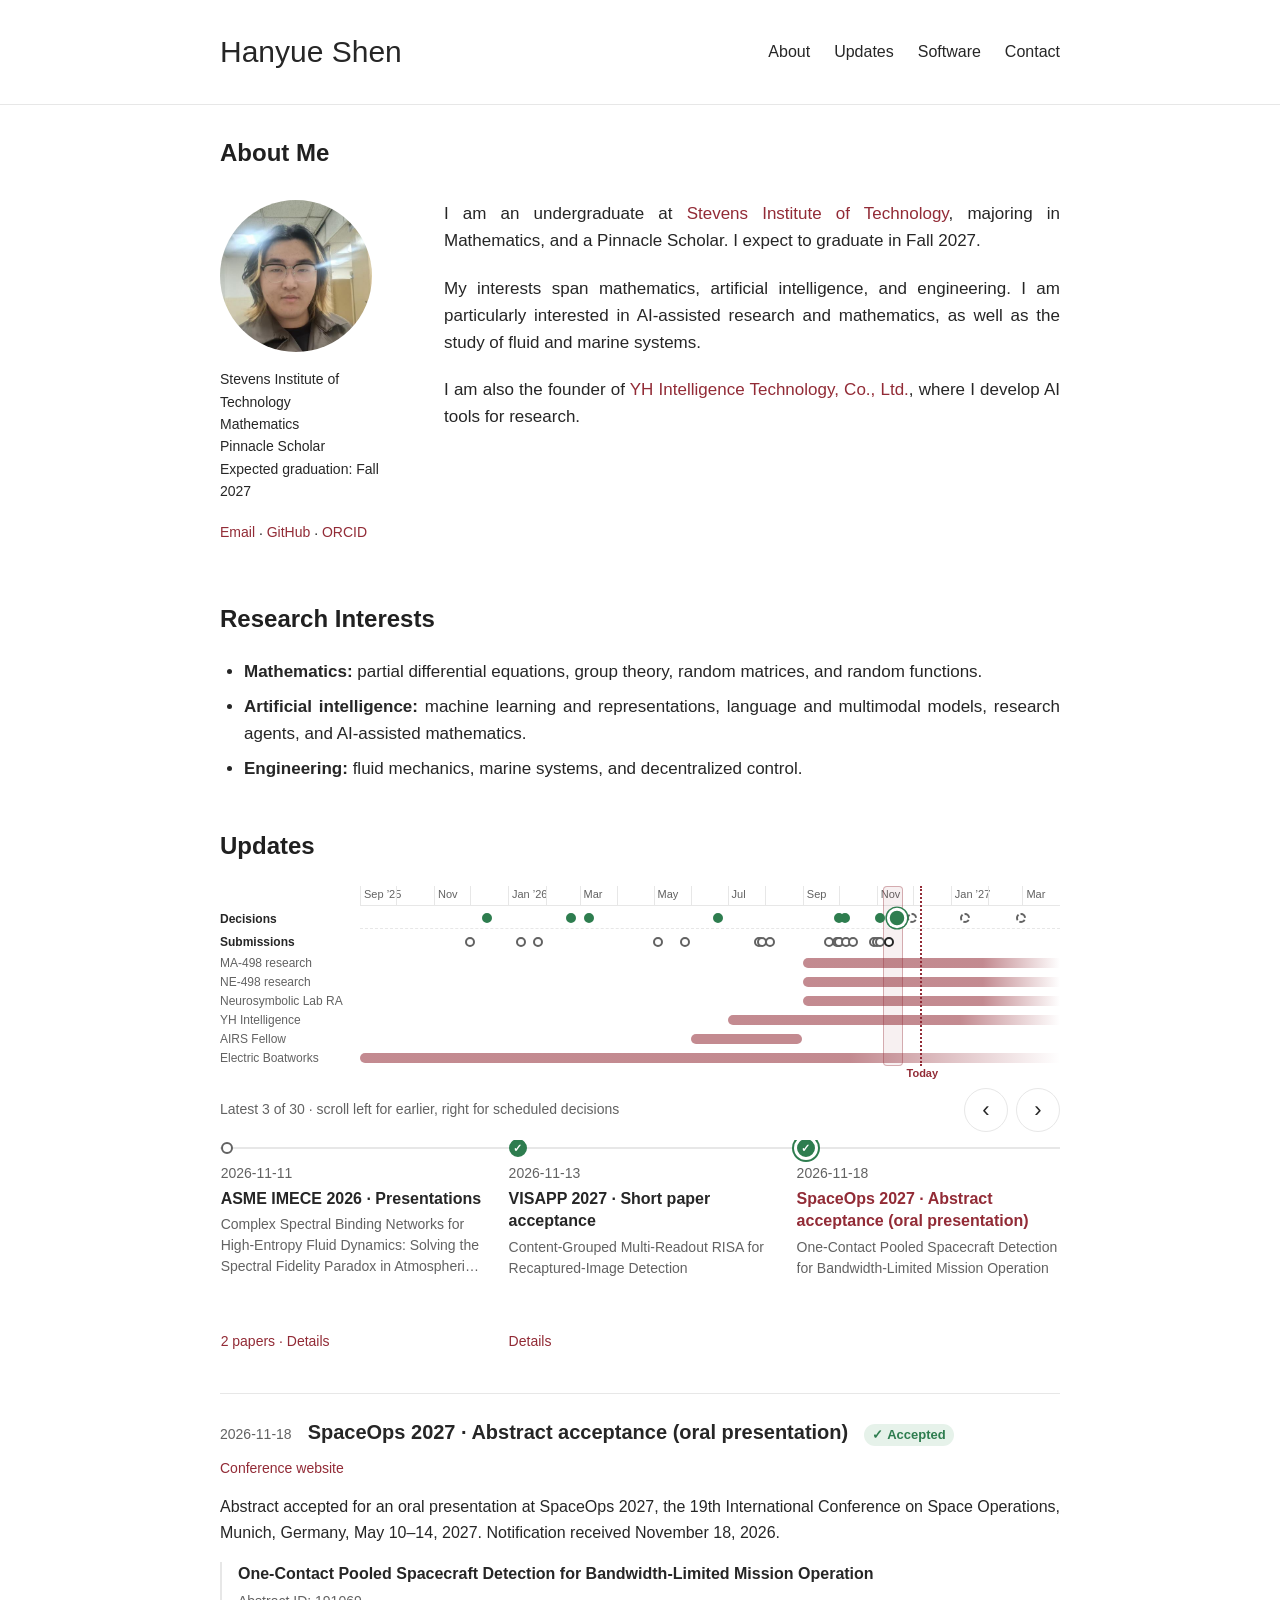
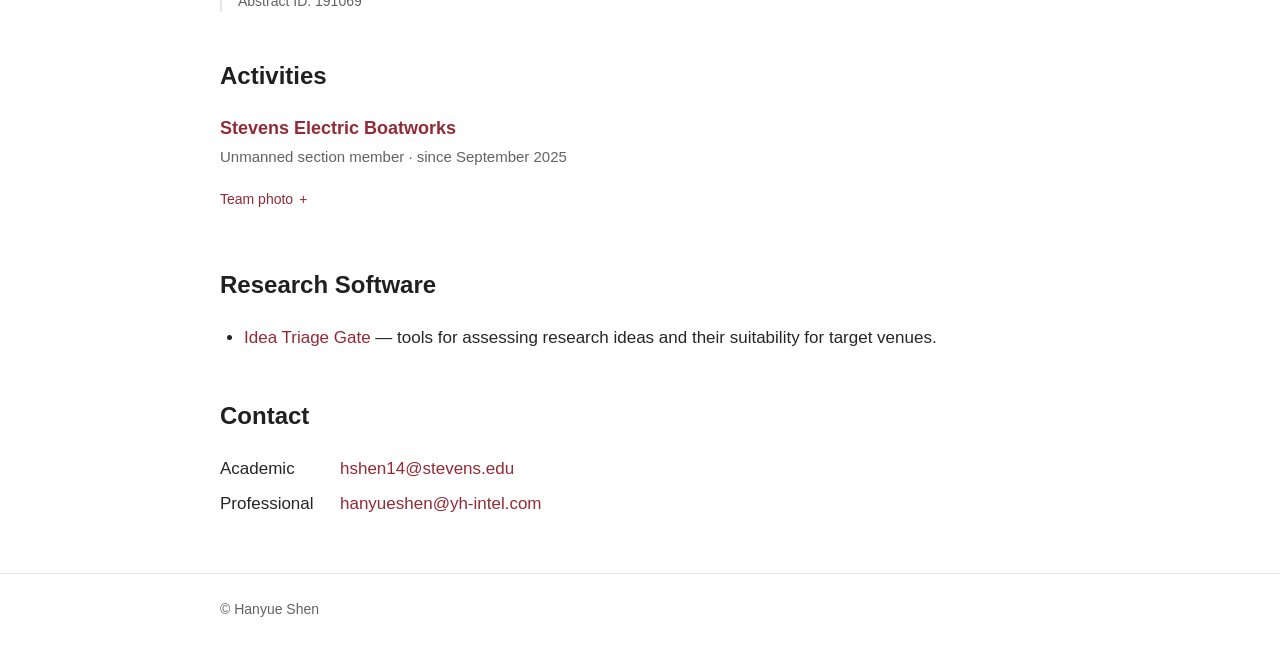
==== index.html @ 3f546f49 "Remove Selected Research and skill entries; rename Team to Activities Co-Authored-By: Claude Opus 5." ====
<!doctype html>
<html lang="en">
<head>
  <meta charset="utf-8">
  <meta name="viewport" content="width=device-width, initial-scale=1">
  <meta name="color-scheme" content="light">
  <meta name="description" content="Hanyue Shen — Mathematics undergraduate at Stevens Institute of Technology, expecting to graduate in Fall 2027, Pinnacle Scholar, and founder of YH Intelligence Technology, Co., Ltd. Research interests in mathematics, artificial intelligence, and engineering.">
  <title>Hanyue Shen</title>
  <link rel="stylesheet" href="styles.css?v=20261118-18">
  <script src="news-data.js?v=20261118-18" defer></script>
  <script src="news.js?v=20261118-18" defer></script>
</head>
<body>
  <a class="skip-link" href="#main">Skip to content</a>
  <header class="site-header">
    <div class="header-inner">
      <a class="site-name" href="#about">Hanyue Shen</a>
      <nav aria-label="Main navigation">
        <a href="#about">About</a>
        <a href="#news">Updates</a>
        <a href="#software">Software</a>
        <a href="#contact">Contact</a>
      </nav>
    </div>
  </header>

  <main id="main" class="content">
    <h1 class="visually-hidden">Hanyue Shen — academic homepage</h1>

    <section id="about" aria-labelledby="about-title">
      <h2 id="about-title">About Me</h2>
      <div class="about-layout">
        <aside class="profile" aria-label="Profile and links">
          <img class="portrait" src="assets/portrait.jpg" alt="Hanyue Shen's GitHub profile photograph" width="160" height="160" fetchpriority="high">
          <p class="affiliation">Stevens Institute of Technology<br>Mathematics<br>Pinnacle Scholar<br>Expected graduation: Fall 2027</p>
          <p class="profile-links"><a href="mailto:hshen14@stevens.edu">Email</a><span aria-hidden="true"> · </span><a href="https://github.com/Henry-Hanyue-Shen">GitHub</a><span aria-hidden="true"> · </span><a href="https://orcid.org/0009-0009-5934-6384">ORCID</a></p>
        </aside>

        <div class="biography">
          <p>I am an undergraduate at <a href="https://www.stevens.edu/">Stevens Institute of Technology</a>, majoring in Mathematics, and a Pinnacle Scholar. I expect to graduate in Fall 2027.</p>
          <p>My interests span mathematics, artificial intelligence, and engineering. I am particularly interested in AI-assisted research and mathematics, as well as the study of fluid and marine systems.</p>
          <p>I am also the founder of <a href="https://yh-intel.cn/">YH Intelligence Technology, Co., Ltd.</a>, where I develop AI tools for research.</p>
        </div>
      </div>
    </section>

    <section id="interests" aria-labelledby="interests-title">
      <h2 id="interests-title">Research Interests</h2>
      <ul class="interests">
        <li><strong>Mathematics:</strong> partial differential equations, group theory, random matrices, and random functions.</li>
        <li><strong>Artificial intelligence:</strong> machine learning and representations, language and multimodal models, research agents, and AI-assisted mathematics.</li>
        <li><strong>Engineering:</strong> fluid mechanics, marine systems, and decentralized control.</li>
      </ul>
    </section>

    <section id="news" aria-labelledby="news-title">
      <h2 id="news-title">Updates</h2>
      <div id="news-content"><p class="news-empty">No updates yet.</p></div>
      <noscript><p class="news-empty">Enable JavaScript to view updates.</p></noscript>
    </section>

    <section id="activities" aria-labelledby="activities-title">
      <h2 id="activities-title">Activities</h2>
      <article class="research-entry">
        <h3><a href="https://stevenseboat.org/">Stevens Electric Boatworks</a></h3>
        <p class="work-type">Unmanned section member · since September 2025</p>
        <details class="photo-toggle">
          <summary>Team photo</summary>
          <figure class="news-figure">
            <img src="assets/stevens-electric-boatworks-team.jpg" width="880" height="660" alt="Group photo of the Stevens Electric Boatworks team in their workshop, holding trophies" decoding="async">
            <figcaption>The Stevens Electric Boatworks team.</figcaption>
          </figure>
        </details>
      </article>
    </section>

    <section id="software" aria-labelledby="software-title">
      <h2 id="software-title">Research Software</h2>
      <ul class="software-list">
        <li><a href="https://github.com/Henry-Hanyue-Shen/idea-triage-gate">Idea Triage Gate</a> — tools for assessing research ideas and their suitability for target venues.</li>
      </ul>
    </section>

    <section id="contact" aria-labelledby="contact-title">
      <h2 id="contact-title">Contact</h2>
      <dl class="contact-list">
        <div><dt>Academic</dt><dd><a href="mailto:hshen14@stevens.edu">hshen14@stevens.edu</a></dd></div>
        <div><dt>Professional</dt><dd><a href="mailto:hanyueshen@yh-intel.com">hanyueshen@yh-intel.com</a></dd></div>
      </dl>
    </section>
  </main>

  <footer class="site-footer"><div>© Hanyue Shen</div></footer>
</body>
</html>
---- styles.css ----
:root {
  --background: #fff;
  --text: #262626;
  --muted: #626262;
  --link: #922b36;
  --link-hover: #621c25;
  --rule: #e7e7e7;
  --accepted: #2e7d4f;
  --accepted-soft: #e6f2ea;
  --bar: #f4e9eb;
  --measure: 840px;
  --font: Optima, Avenir, Calibri, Arial, sans-serif;
  --space-xs: 4px;
  --space-sm: 8px;
  --space-md: 16px;
  --space-lg: 24px;
  --space-xl: 32px;
  --section-gap: 48px;
}

* { box-sizing: border-box; }
html { scroll-padding-top: 32px; }
body {
  margin: 0;
  background: var(--background);
  color: var(--text);
  font-family: var(--font);
  font-size: 17px;
  line-height: 1.6;
  -webkit-font-smoothing: antialiased;
}
a { color: var(--link); text-decoration: none; text-underline-offset: 3px; }
a:hover { color: var(--link-hover); text-decoration: underline; }
a:focus-visible { outline: 2px solid var(--link); outline-offset: 4px; border-radius: 2px; }
p { margin: 0 0 20px; }
strong { font-weight: 600; }
.site-header { border-bottom: 1px solid var(--rule); }
.header-inner {
  width: min(var(--measure), calc(100% - 48px));
  min-height: 104px;
  margin: 0 auto;
  display: flex;
  align-items: center;
  justify-content: space-between;
  gap: 32px;
}
.site-name { color: var(--text); font-size: 30px; line-height: 1.2; white-space: nowrap; }
.site-name:hover { color: var(--text); text-decoration: none; }
nav { display: flex; flex-wrap: wrap; gap: 24px; align-items: center; }
nav a { display: inline-flex; align-items: center; min-height: 44px; color: var(--text); font-size: 16px; }
.content { width: min(var(--measure), calc(100% - 48px)); margin: 0 auto; padding: 32px 0 48px; }
section + section { margin-top: var(--section-gap); }
h2 { margin: 0 0 24px; color: #202020; font-size: 24px; line-height: 1.3; font-weight: 600; }
h3 { margin: 0 0 4px; font-size: 18px; line-height: 1.45; font-weight: 600; }
.about-layout { display: grid; grid-template-columns: 184px minmax(0, 1fr); gap: 40px; align-items: start; padding-top: 8px; }
.profile { text-align: left; font-size: 14px; line-height: 1.6; }
.portrait { display: block; width: 152px; height: 152px; margin: 0 0 var(--space-md); border-radius: 50%; object-fit: cover; }
.affiliation { margin-bottom: 8px; }
.profile-links { margin: 0; white-space: nowrap; }
.profile-links a { display: inline-flex; align-items: center; min-height: 44px; }
.biography p:last-child { margin-bottom: 0; }
.biography p,
.interests > li,
.news-summary,
.news-paper-detail,
.research-entry > p:not(.work-type):not(.resource-links),
.software-list > li {
  text-align: justify;
  text-justify: inter-word;
  hyphens: auto;
}
ul { margin: 0; padding-left: 24px; }
li { padding-left: 0; }
li + li { margin-top: 8px; }
/* Updates timeline: horizontal track, three cards per view, details below. */
.timeline-bar { display: flex; justify-content: space-between; align-items: center; gap: var(--space-md); margin: -8px 0 var(--space-sm); }
.timeline-status { margin: 0; color: var(--muted); font-size: 14px; font-variant-numeric: tabular-nums; }
.timeline-nav { display: flex; gap: var(--space-sm); }
.timeline-arrow { width: 44px; height: 44px; border: 1px solid var(--rule); border-radius: 50%; background: var(--background); color: var(--text); font: inherit; font-size: 22px; line-height: 1; cursor: pointer; transition: border-color .15s, color .15s; }
.timeline-arrow:hover:not(:disabled) { border-color: var(--link); color: var(--link); }
.timeline-arrow:disabled { color: #c4c4c4; cursor: default; }
.timeline-arrow:focus-visible, .timeline-card:focus-visible, .timeline-scroll:focus-visible { outline: 2px solid var(--link); outline-offset: 2px; }
.timeline-scroll { --gap: var(--space-lg); position: relative; overflow-x: auto; scroll-snap-type: x mandatory; scroll-behavior: smooth; overscroll-behavior-x: contain; scrollbar-width: thin; padding-bottom: var(--space-sm); }
.timeline-track { display: flex; gap: var(--gap); list-style: none; margin: 0; padding: 0 0 var(--space-md); }
.timeline-track > li + li { margin-top: 0; }
.timeline-item { position: relative; flex: 0 0 calc((100% - 2 * var(--gap)) / 3); scroll-snap-align: start; padding-top: 22px; }
.timeline-item::before { content: ""; position: absolute; top: 7px; left: 0; right: calc(-1 * var(--gap)); border-top: 2px solid var(--rule); }
.timeline-item:last-child::before { right: 0; }
/* Compact overview strip: linear time, paper milestones, experience bars, view window. */
.overview { display: grid; grid-template-columns: 132px minmax(0, 1fr); column-gap: var(--space-sm); margin: 0 0 30px; }
.ov-labels, .ov-lanes { display: flex; flex-direction: column; gap: 3px; }
.ov-lanes { position: relative; cursor: pointer; touch-action: pan-y; user-select: none; }
.ov-row { position: relative; height: 16px; }
.ov-axis { height: 20px; border-bottom: 1px solid var(--rule); }
.ov-events { height: 20px; }
.ov-events-decisions { border-bottom: 1px dashed var(--rule); }
.ov-label { height: 16px; overflow: hidden; color: var(--muted); font-size: 12px; line-height: 16px; white-space: nowrap; text-overflow: ellipsis; }
.ov-label-axis { height: 20px; }
.ov-labels > .ov-label-events { height: 20px; line-height: 20px; color: var(--text); font-weight: 600; }
.ov-tick { position: absolute; top: 0; bottom: 0; border-left: 1px solid var(--rule); }
.overview.is-dense .ov-tick.is-odd .ov-tick-label { display: none; }
.ov-tick-label { position: absolute; top: 1px; left: 3px; color: var(--muted); font-size: 11px; line-height: 1.4; white-space: nowrap; }
.ov-dot { position: absolute; top: 50%; width: 10px; height: 10px; padding: 0; border: 2px solid var(--muted); border-radius: 50%; background: var(--background); transform: translate(-50%, -50%); cursor: pointer; transition: transform .15s, border-color .15s; z-index: 1; }
.ov-dot::after { content: ""; position: absolute; inset: -6px; }
.ov-dot.in-view { border-color: var(--text); }
.ov-dot.is-accepted { border-color: var(--accepted); background: var(--accepted); }
.ov-dot:hover, .ov-dot:focus-visible { transform: translate(-50%, -50%) scale(1.35); outline: none; }
.ov-dot.is-active { transform: translate(-50%, -50%) scale(1.45); border-color: var(--link); box-shadow: 0 0 0 2px var(--background), 0 0 0 3px var(--link); z-index: 2; }
.ov-dot.is-accepted.is-active { border-color: var(--accepted); box-shadow: 0 0 0 2px var(--background), 0 0 0 3px var(--accepted); }
.ov-bar { position: absolute; top: 3px; height: 10px; border-radius: 5px; background: var(--link); opacity: .55; }
.ov-bar.starts-earlier { border-top-left-radius: 0; border-bottom-left-radius: 0; }
.ov-bar.is-ongoing { border-top-right-radius: 0; border-bottom-right-radius: 0; background: linear-gradient(to right, var(--link) 70%, rgba(146, 43, 54, 0)); }
.ov-today { position: absolute; top: 0; bottom: 0; border-left: 2px dotted var(--link); pointer-events: none; }
.ov-today::after { content: "Today"; position: absolute; bottom: -17px; left: -15px; color: var(--link); font-size: 11px; font-weight: 600; }
.ov-brush { position: absolute; top: 0; bottom: 0; border: 1px solid rgba(146, 43, 54, .35); border-radius: 4px; background: rgba(146, 43, 54, .07); pointer-events: none; transition: left .2s, width .2s; }
.timeline-card { display: flex; flex-direction: column; gap: var(--space-xs); width: 100%; height: 100%; padding: 0 0 var(--space-sm); border: 0; background: none; color: var(--text); font: inherit; text-align: left; cursor: pointer; }
.timeline-dot { position: absolute; top: 2px; left: 0; width: 12px; height: 12px; border: 2px solid var(--muted); border-radius: 50%; background: var(--background); transition: background .15s, border-color .15s, transform .15s; }
.timeline-date { color: var(--muted); font-size: 14px; font-variant-numeric: tabular-nums; }
.timeline-title { font-size: 16px; font-weight: 600; line-height: 1.4; }
.timeline-excerpt { display: -webkit-box; -webkit-box-orient: vertical; -webkit-line-clamp: 3; overflow: hidden; color: var(--muted); font-size: 14px; line-height: 1.5; }
.timeline-more { margin-top: auto; padding-top: var(--space-xs); color: var(--link); font-size: 14px; }
.timeline-card:hover .timeline-title { color: var(--link-hover); }
.timeline-card:hover .timeline-dot { border-color: var(--link); }
.timeline-card.is-active .timeline-dot { border-color: var(--link); background: var(--link); transform: scale(1.15); }
.timeline-card.is-active .timeline-title { color: var(--link); }
.timeline-card.is-active .timeline-more { visibility: hidden; }
.timeline-card.is-accepted .timeline-dot { top: -1px; width: 18px; height: 18px; border-color: var(--accepted); background: var(--accepted); color: #fff; font-size: 11px; font-weight: 700; line-height: 14px; text-align: center; }
.timeline-card.is-accepted.is-active .timeline-dot { background: var(--accepted); box-shadow: 0 0 0 3px var(--background), 0 0 0 5px var(--accepted); transform: none; }
.accepted-badge { display: inline-flex; align-items: center; gap: 4px; padding: 1px 8px; border-radius: 999px; background: var(--accepted-soft); color: var(--accepted); font-size: 13px; font-weight: 600; }
.accepted-badge::before { content: "✓"; }
.timeline-card.is-scheduled .timeline-dot { border-style: dashed; }
.timeline-card.is-scheduled .timeline-date::after { content: " · scheduled"; }
.ov-dot.is-scheduled { border-style: dashed; background: transparent; }
.scheduled-badge { display: inline-flex; align-items: center; padding: 1px 8px; border: 1px dashed var(--muted); border-radius: 999px; color: var(--muted); font-size: 13px; font-weight: 600; }
.timeline-detail { margin-top: var(--space-sm); padding-top: var(--space-lg); border-top: 1px solid var(--rule); }
.news-date { color: var(--muted); font-size: 14px; font-variant-numeric: tabular-nums; white-space: nowrap; }
.news-body { min-width: 0; }
.news-header { display: flex; flex-wrap: wrap; justify-content: space-between; align-items: center; gap: 0 var(--space-md); min-height: 44px; margin-bottom: var(--space-xs); }
.news-heading { display: flex; flex-wrap: wrap; align-items: baseline; gap: 0 var(--space-md); }
.news-header h3 { margin: 0; font-size: 20px; line-height: 1.4; }
.news-header > a { display: inline-flex; align-items: center; min-height: 44px; font-size: 14px; white-space: nowrap; }
.news-summary { margin: 0; font-size: 16px; }
.news-paper { margin-top: var(--space-md); padding-left: var(--space-md); border-left: 2px solid var(--rule); }
.news-figure { margin: var(--space-md) 0 0; }
.news-figure img { display: block; width: 100%; height: auto; border-radius: 4px; }
.photo-toggle > summary { display: inline-flex; align-items: center; min-height: 44px; color: var(--link); font-size: 14px; cursor: pointer; }
.photo-toggle > summary:hover { color: var(--link-hover); }
.photo-toggle > summary::-webkit-details-marker { display: none; }
.photo-toggle > summary::after { content: "+"; margin-left: 6px; }
.photo-toggle[open] > summary::after { content: "−"; }
.news-figure figcaption { margin-top: var(--space-xs); color: var(--muted); font-size: 14px; }
.news-paper + .news-paper { margin-top: var(--space-lg); }
.news-paper-title { margin: 0; font-size: 16px; font-weight: 600; line-height: 1.5; }
.news-paper-detail { margin: var(--space-xs) 0 0; font-size: 15px; }
.news-paper-reference { margin: var(--space-xs) 0 0; color: var(--muted); font-size: 14px; }
.news-doi { margin: var(--space-sm) 0 0; font-size: 14px; color: var(--muted); overflow-wrap: anywhere; }
.news-resources { display: flex; flex-wrap: wrap; column-gap: var(--space-lg); row-gap: 0; list-style: none; padding: 0; margin: 0; }
.news-resources > li, .news-resources > li + li { margin: 0; padding: 0; }
.news-resources a { display: inline-flex; align-items: center; min-height: 44px; font-size: 14px; }
.news-empty { color: var(--muted); margin: 0; }
.research-entry + .research-entry { margin-top: var(--space-xl); }
.work-type { color: var(--muted); font-size: 15px; margin: 0 0 8px; }
.research-entry > p:not(.work-type) { margin-bottom: 8px; }
.resource-links { font-size: 16px; }
.resource-links a { display: inline-flex; align-items: center; min-height: 44px; }
.software-list li + li { margin-top: 12px; }
.contact-list { margin: 0; }
.contact-list > div { display: flex; gap: 16px; margin: 0 0 8px; }
.contact-list dt { flex: 0 0 104px; }
.contact-list dd { margin: 0; overflow-wrap: anywhere; }
.site-footer { border-top: 1px solid var(--rule); color: var(--muted); font-size: 14px; }
.site-footer > div { width: min(var(--measure), calc(100% - 48px)); margin: 0 auto; padding: 24px 0 32px; }
.visually-hidden { position: absolute; width: 1px; height: 1px; padding: 0; margin: -1px; overflow: hidden; clip-path: inset(50%); white-space: nowrap; border: 0; }
.skip-link { position: fixed; top: 8px; left: 8px; transform: translateY(-160%); padding: 8px 16px; background: var(--background); border: 1px solid var(--link); z-index: 2; }
.skip-link:focus { transform: translateY(0); }

@media (max-width: 640px) {
  body { font-size: 16px; }
  .header-inner { min-height: 0; flex-direction: column; align-items: flex-start; gap: 8px; padding: 24px 0 8px; }
  .site-name { font-size: 28px; }
  nav { column-gap: 16px; row-gap: 0; }
  nav a { font-size: 15px; }
  .content { padding-top: 24px; }
  .about-layout { grid-template-columns: 1fr; gap: 24px; padding-top: 0; }
  .profile { display: grid; grid-template-columns: 96px minmax(0, 1fr); column-gap: 16px; text-align: left; align-items: center; }
  .portrait { width: 96px; height: 96px; grid-row: 1 / 3; margin: 0; }
  .affiliation { margin: 0; font-size: 13px; }
  .profile-links { font-size: 14px; }
  h2 { margin-bottom: 20px; font-size: 23px; }
  section + section { margin-top: 32px; }
  .timeline-scroll { --gap: var(--space-md); }
  .overview { grid-template-columns: 84px minmax(0, 1fr); }
  .ov-label { font-size: 11px; }
  .timeline-item { flex-basis: 78%; }
  .news-header { display: block; }
  .news-header h3 { font-size: 18px; }
  .news-paper { padding-left: var(--space-sm); }
  .news-resources { column-gap: var(--space-md); }
  .contact-list > div { flex-direction: column; gap: 0; margin-bottom: 16px; }
  .contact-list dt { flex: auto; color: var(--muted); font-size: 14px; }
  .resource-links a, .contact-list dd a { display: inline-flex; align-items: center; min-height: 44px; }
}

@media print {
  body { font-size: 11pt; }
  .header-inner, .content, .site-footer > div { width: 100%; }
  .header-inner { min-height: 64px; }
  nav, .skip-link { display: none; }
  section + section { margin-top: 24px; }
  .research-entry, .timeline-detail, .contact-list { break-inside: avoid; }
  .timeline-bar { display: none; }
  .timeline-scroll { overflow: visible; }
  .timeline-track { flex-wrap: wrap; }
  .overview { display: none; }
  a { color: var(--text); text-decoration: underline; }
}
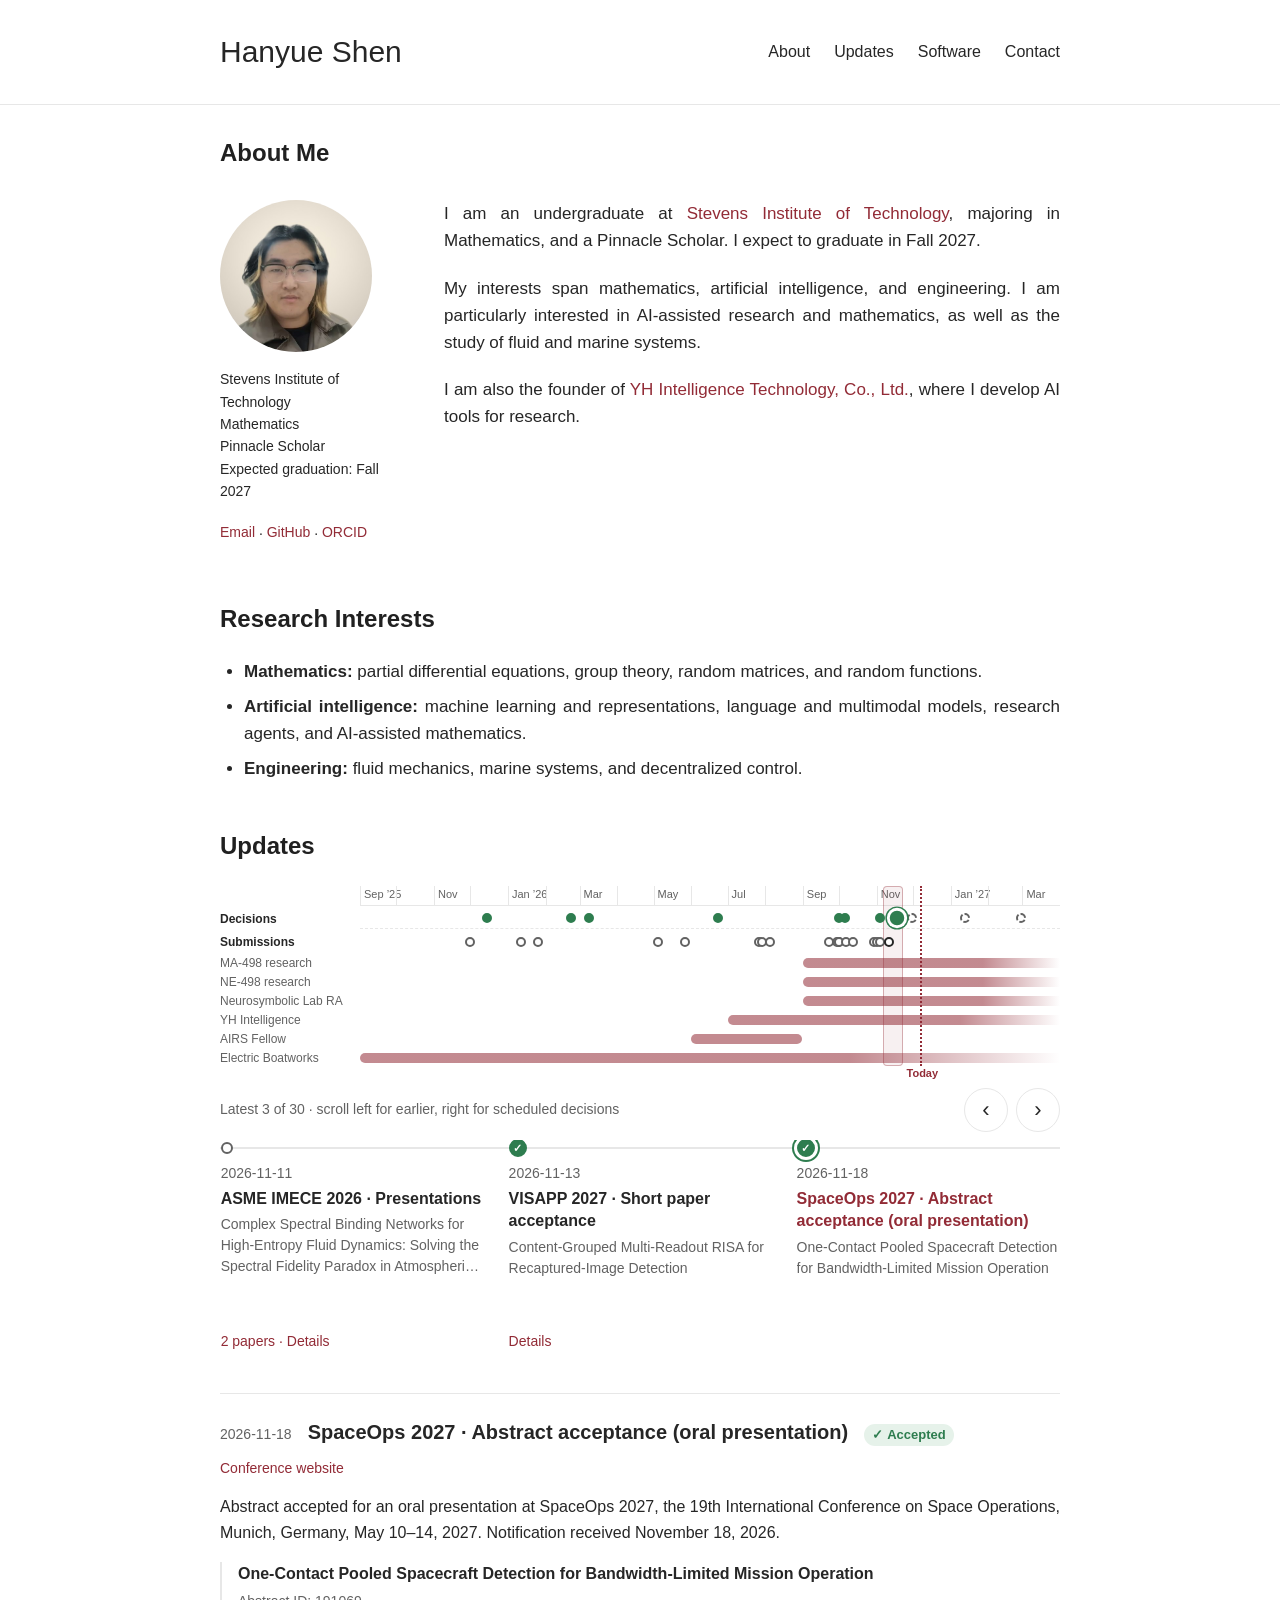
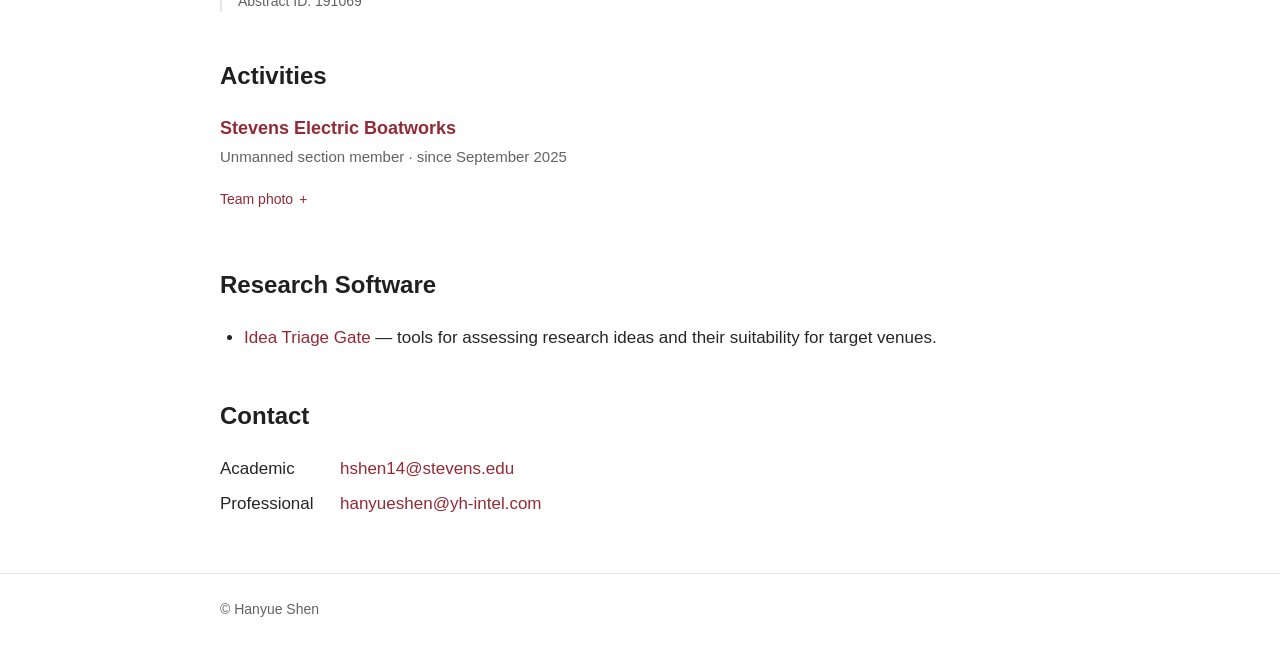
==== commit 7c935b13: "Update portrait to the current GitHub headshot Co-Authored-By: Claude Opus 5.5 <noreply@anthropic.co" ====
--- a/index.html
+++ b/index.html
@@ -31,7 +31,7 @@
       <h2 id="about-title">About Me</h2>
       <div class="about-layout">
         <aside class="profile" aria-label="Profile and links">
-          <img class="portrait" src="assets/portrait.jpg" alt="Hanyue Shen's GitHub profile photograph" width="160" height="160" fetchpriority="high">
+          <img class="portrait" src="assets/portrait.jpg?v=20261118" alt="Hanyue Shen's GitHub profile photograph" width="160" height="160" fetchpriority="high">
           <p class="affiliation">Stevens Institute of Technology<br>Mathematics<br>Pinnacle Scholar<br>Expected graduation: Fall 2027</p>
           <p class="profile-links"><a href="mailto:hshen14@stevens.edu">Email</a><span aria-hidden="true"> · </span><a href="https://github.com/Henry-Hanyue-Shen">GitHub</a><span aria-hidden="true"> · </span><a href="https://orcid.org/0009-0009-5934-6384">ORCID</a></p>
         </aside>
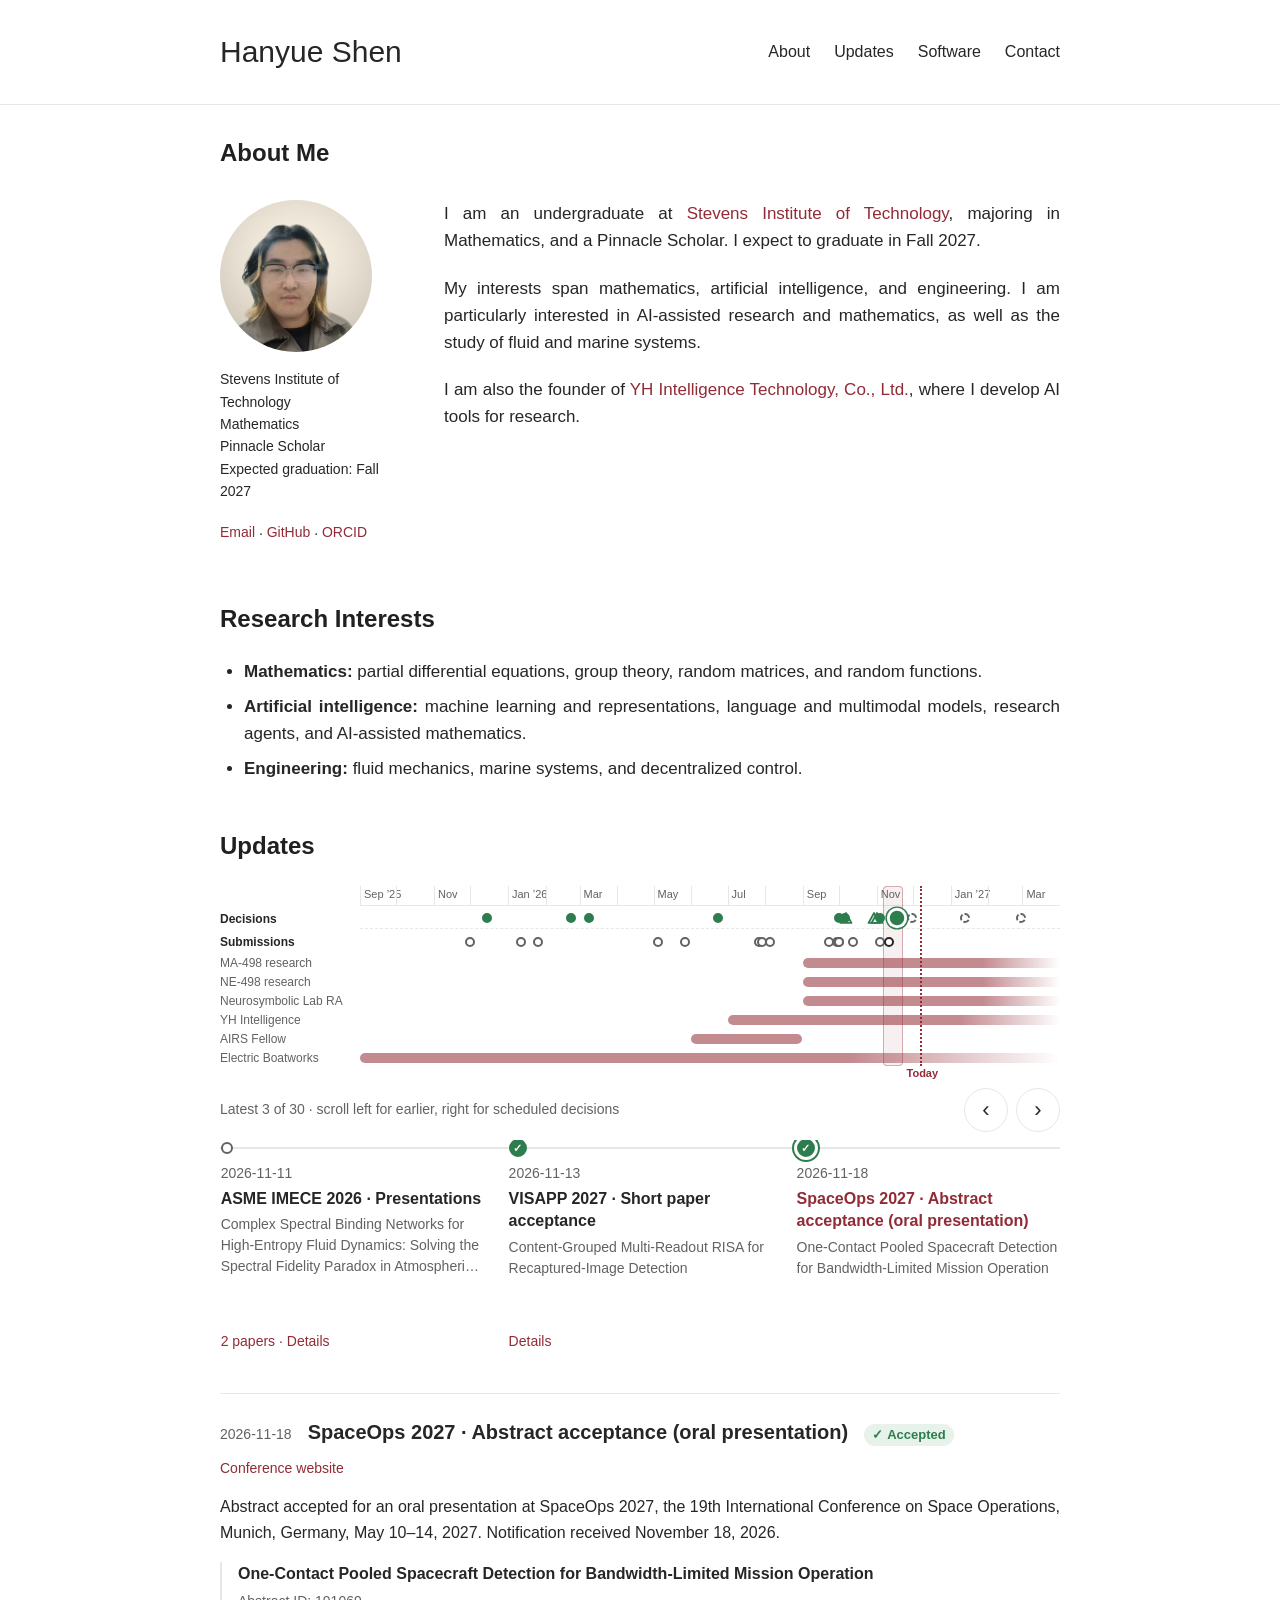
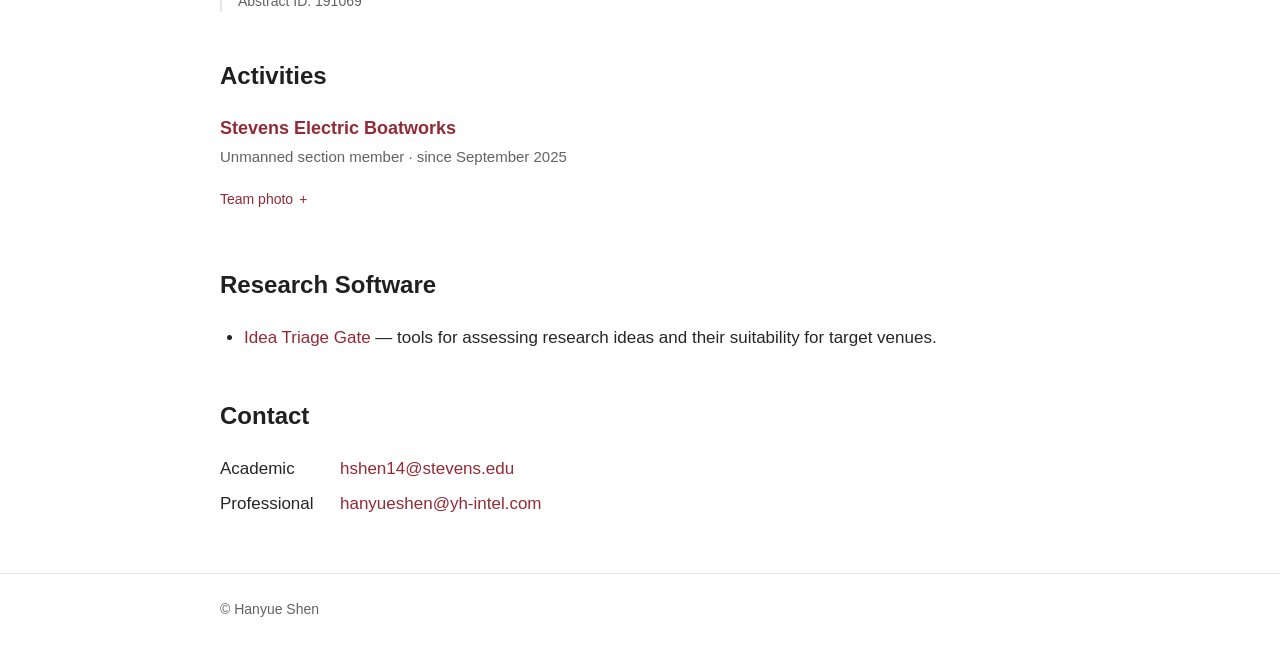
==== commit 3b8e16da: "Mark preprints with green outline triangles on the decisions row Co-Authored-By: Claude Opus 5.5 <no" ====
--- a/index.html
+++ b/index.html
@@ -6,9 +6,9 @@
   <meta name="color-scheme" content="light">
   <meta name="description" content="Hanyue Shen — Mathematics undergraduate at Stevens Institute of Technology, expecting to graduate in Fall 2027, Pinnacle Scholar, and founder of YH Intelligence Technology, Co., Ltd. Research interests in mathematics, artificial intelligence, and engineering.">
   <title>Hanyue Shen</title>
-  <link rel="stylesheet" href="styles.css?v=20261118-18">
-  <script src="news-data.js?v=20261118-18" defer></script>
-  <script src="news.js?v=20261118-18" defer></script>
+  <link rel="stylesheet" href="styles.css?v=20261118-19">
+  <script src="news-data.js?v=20261118-19" defer></script>
+  <script src="news.js?v=20261118-19" defer></script>
 </head>
 <body>
   <a class="skip-link" href="#main">Skip to content</a>
--- a/styles.css
+++ b/styles.css
@@ -131,6 +131,14 @@
 .timeline-card.is-scheduled .timeline-dot { border-style: dashed; }
 .timeline-card.is-scheduled .timeline-date::after { content: " · scheduled"; }
 .ov-dot.is-scheduled { border-style: dashed; background: transparent; }
+/* Posted preprints: green outline triangle (no fill). */
+.ov-dot.is-preprint, .timeline-card.is-preprint .timeline-dot { border: 0; border-radius: 0; background: transparent; color: var(--accepted); }
+.ov-dot.is-preprint { width: 13px; height: 13px; }
+.ov-dot.is-preprint.is-active { box-shadow: none; color: var(--accepted); }
+.timeline-card.is-preprint .timeline-dot { top: 0; width: 16px; height: 16px; }
+.timeline-card.is-preprint.is-active .timeline-dot { background: transparent; transform: scale(1.15); }
+.ov-dot svg, .timeline-dot svg { display: block; width: 100%; height: 100%; overflow: visible; }
+.ov-dot svg polygon, .timeline-dot svg polygon { fill: none; stroke: currentColor; stroke-width: 1.8; stroke-linejoin: round; }
 .scheduled-badge { display: inline-flex; align-items: center; padding: 1px 8px; border: 1px dashed var(--muted); border-radius: 999px; color: var(--muted); font-size: 13px; font-weight: 600; }
 .timeline-detail { margin-top: var(--space-sm); padding-top: var(--space-lg); border-top: 1px solid var(--rule); }
 .news-date { color: var(--muted); font-size: 14px; font-variant-numeric: tabular-nums; white-space: nowrap; }
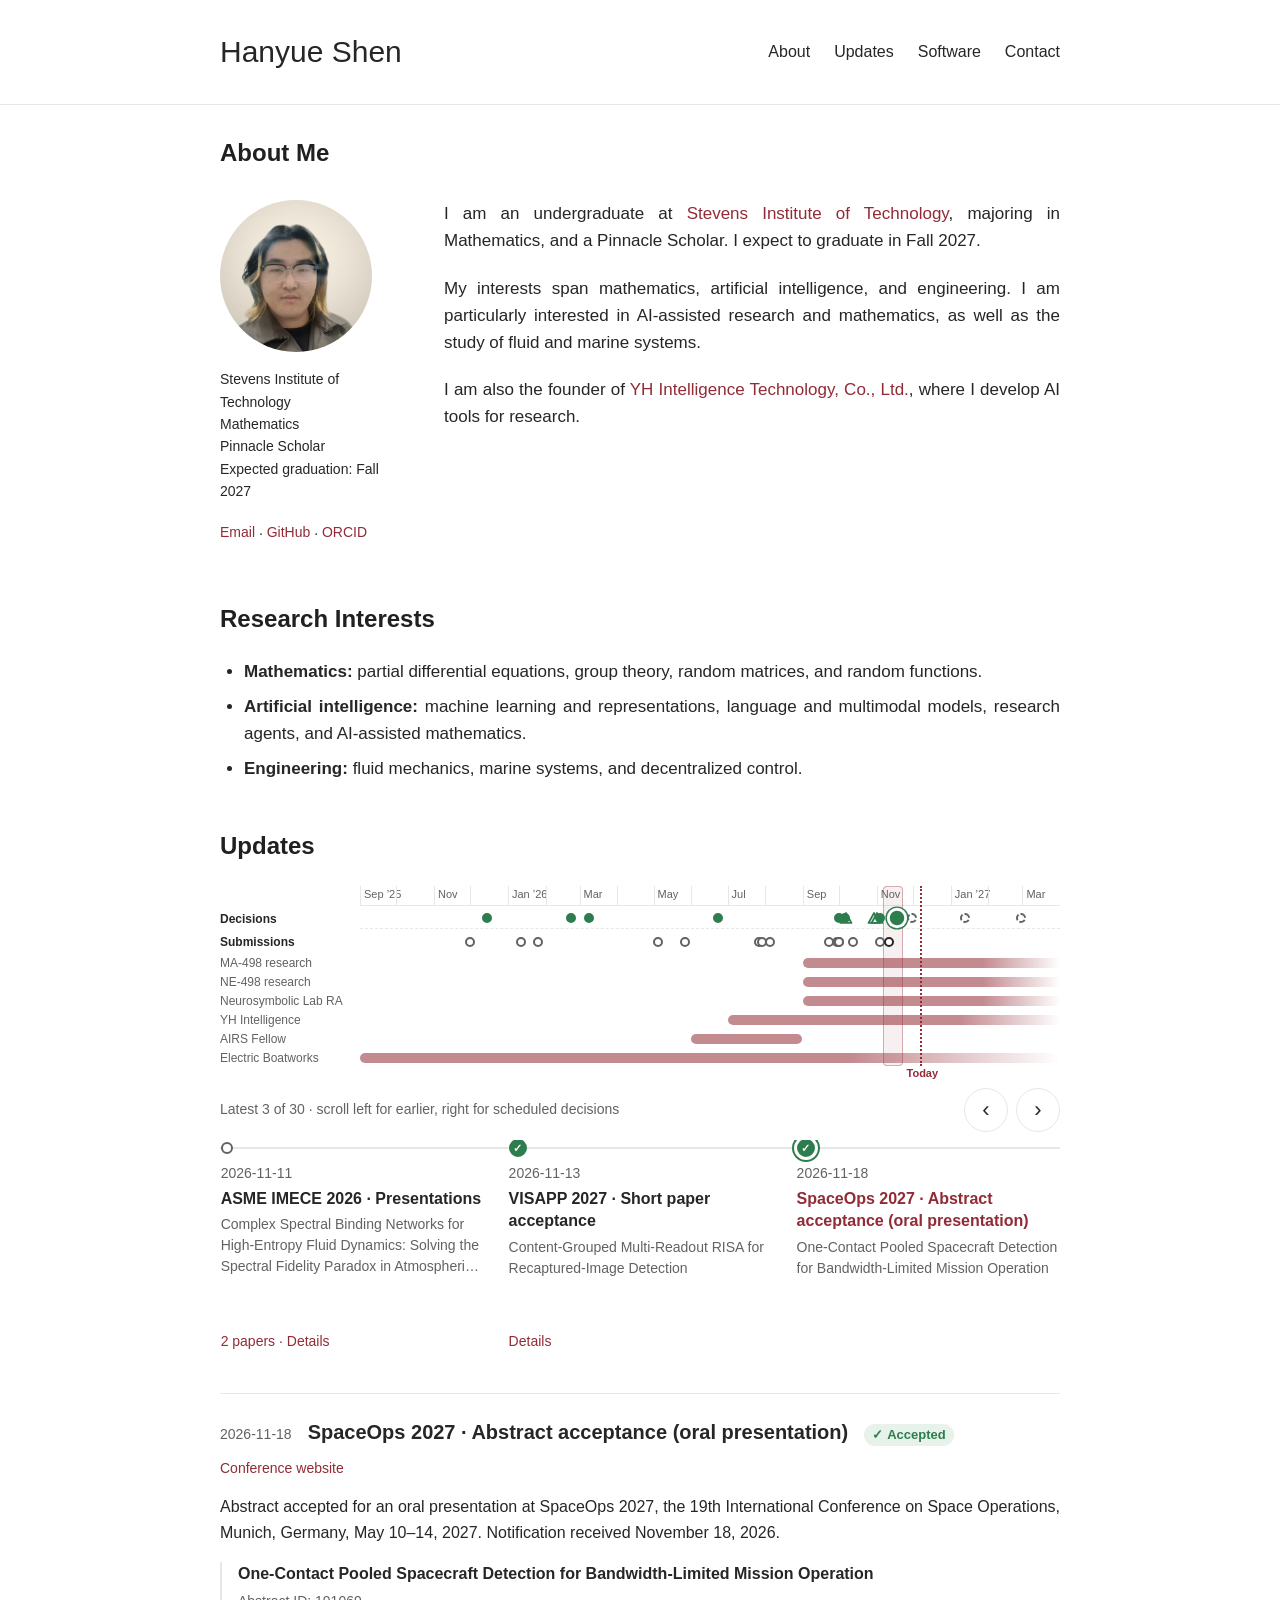
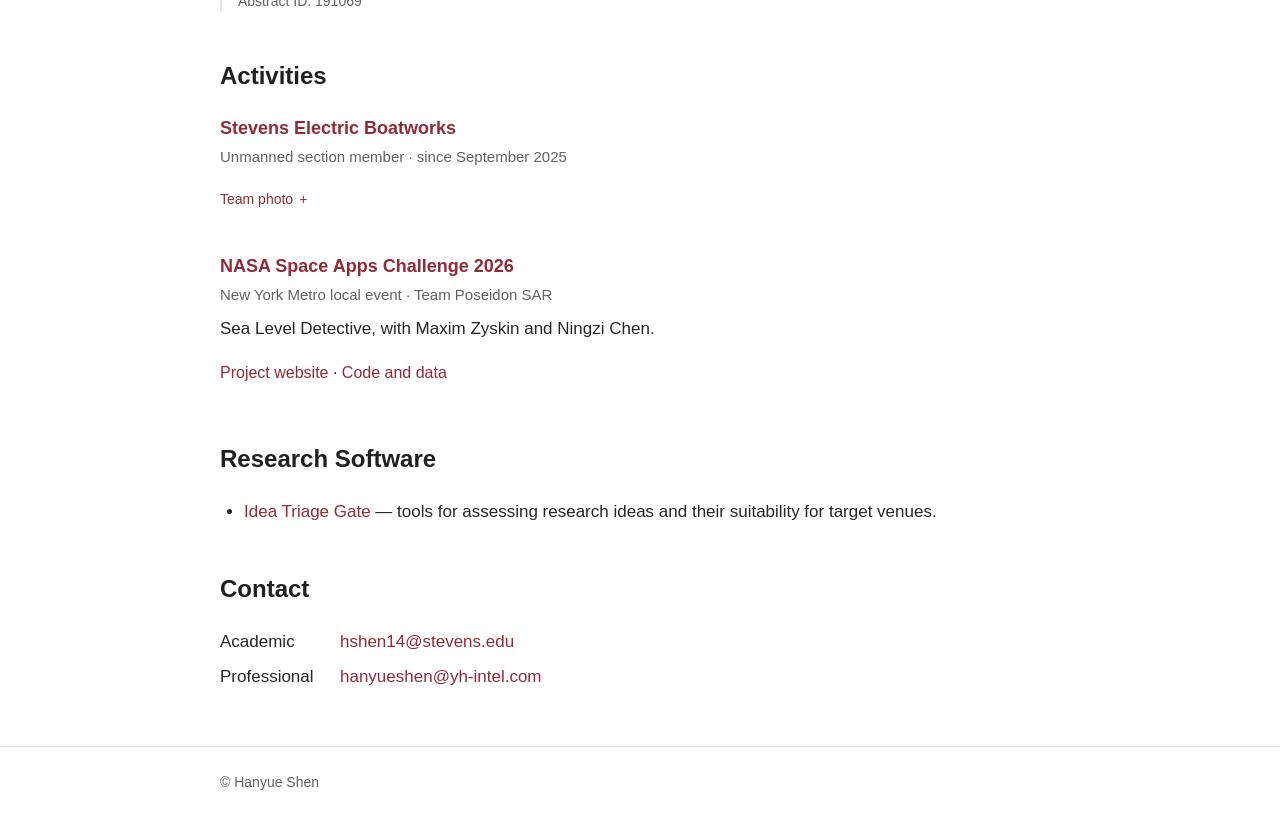
==== commit 97547c10: "Add NASA Space Apps Challenge 2026 to Activities Co-Authored-By: Claude Opus 5.5 <noreply@anthropic." ====
--- a/index.html
+++ b/index.html
@@ -72,6 +72,13 @@
           </figure>
         </details>
       </article>
+
+      <article class="research-entry">
+        <h3><a href="https://www.spaceappschallenge.org/">NASA Space Apps Challenge 2026</a></h3>
+        <p class="work-type">New York Metro local event · Team Poseidon SAR</p>
+        <p>Sea Level Detective, with Maxim Zyskin and Ningzi Chen.</p>
+        <p class="resource-links"><a href="https://henry-hanyue-shen.github.io/spaceapps26/">Project website</a> · <a href="https://github.com/Henry-Hanyue-Shen/spaceapps26">Code and data</a></p>
+      </article>
     </section>
 
     <section id="software" aria-labelledby="software-title">
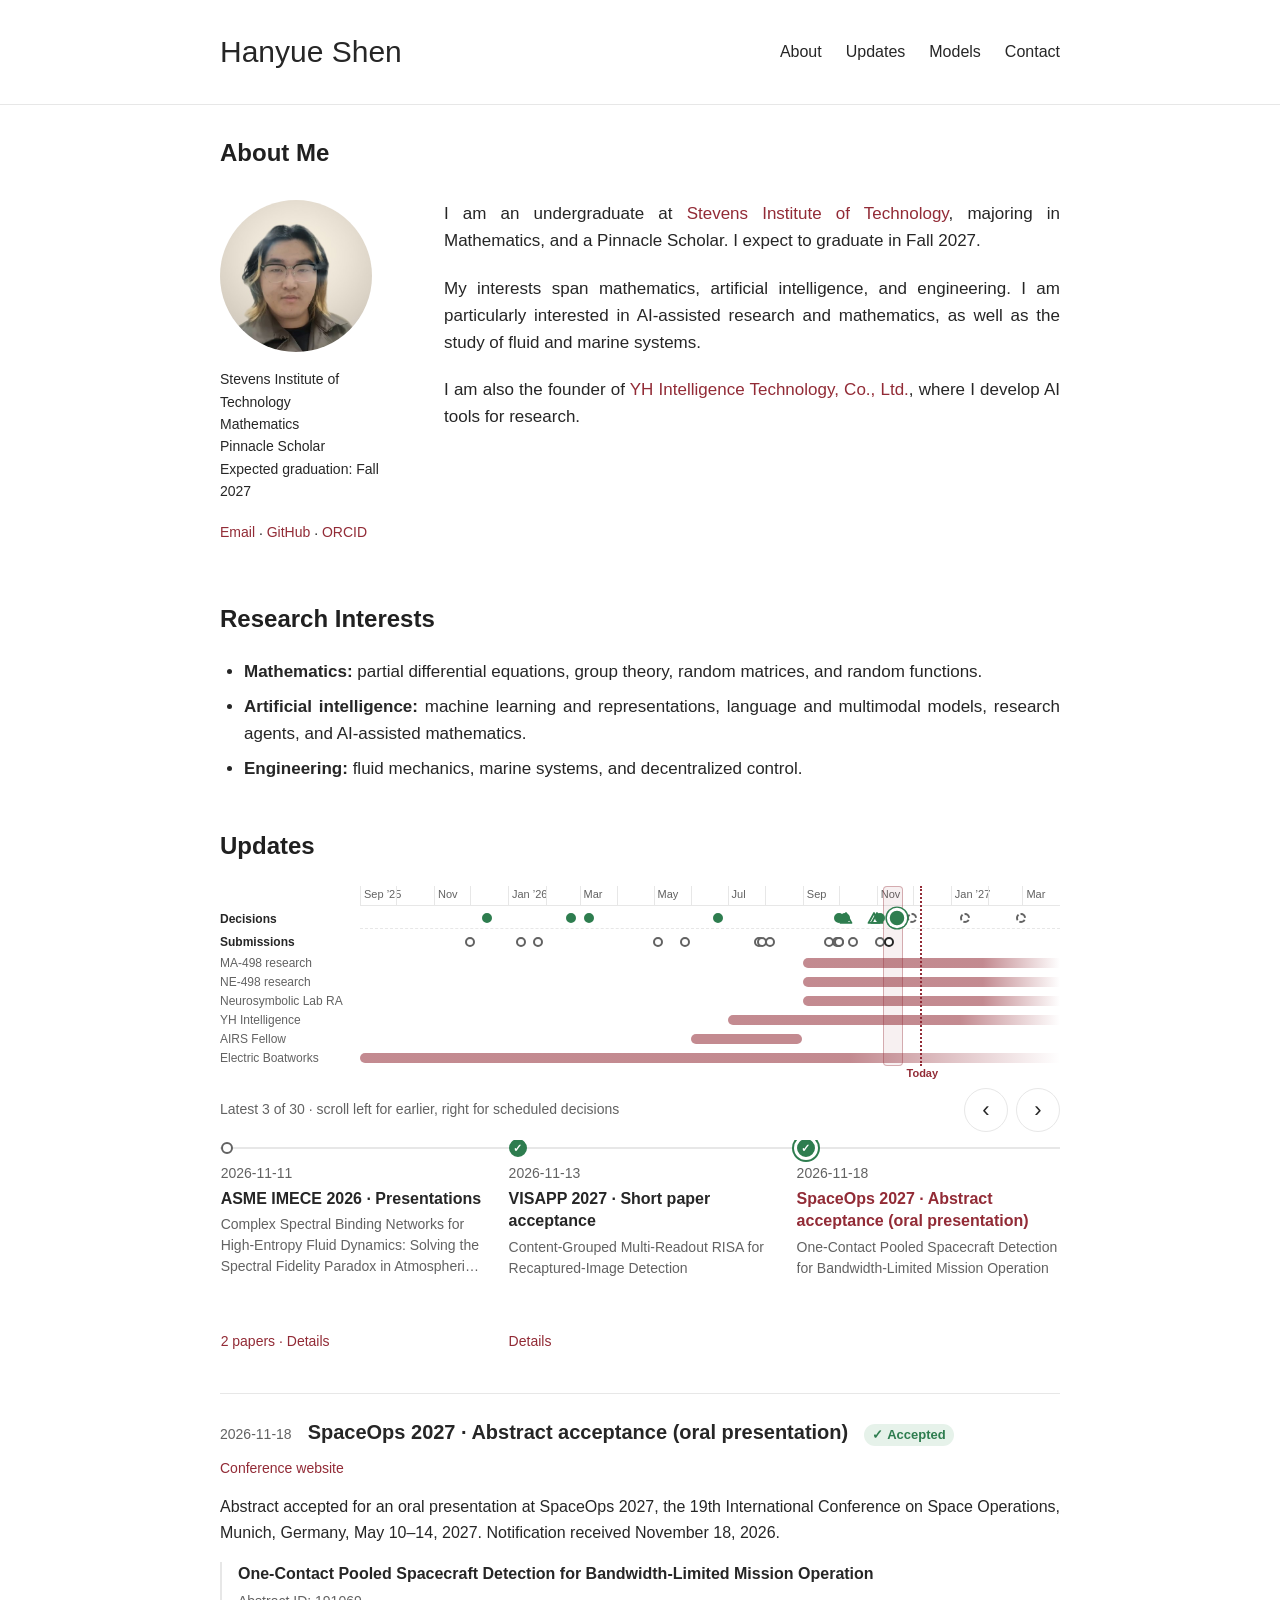
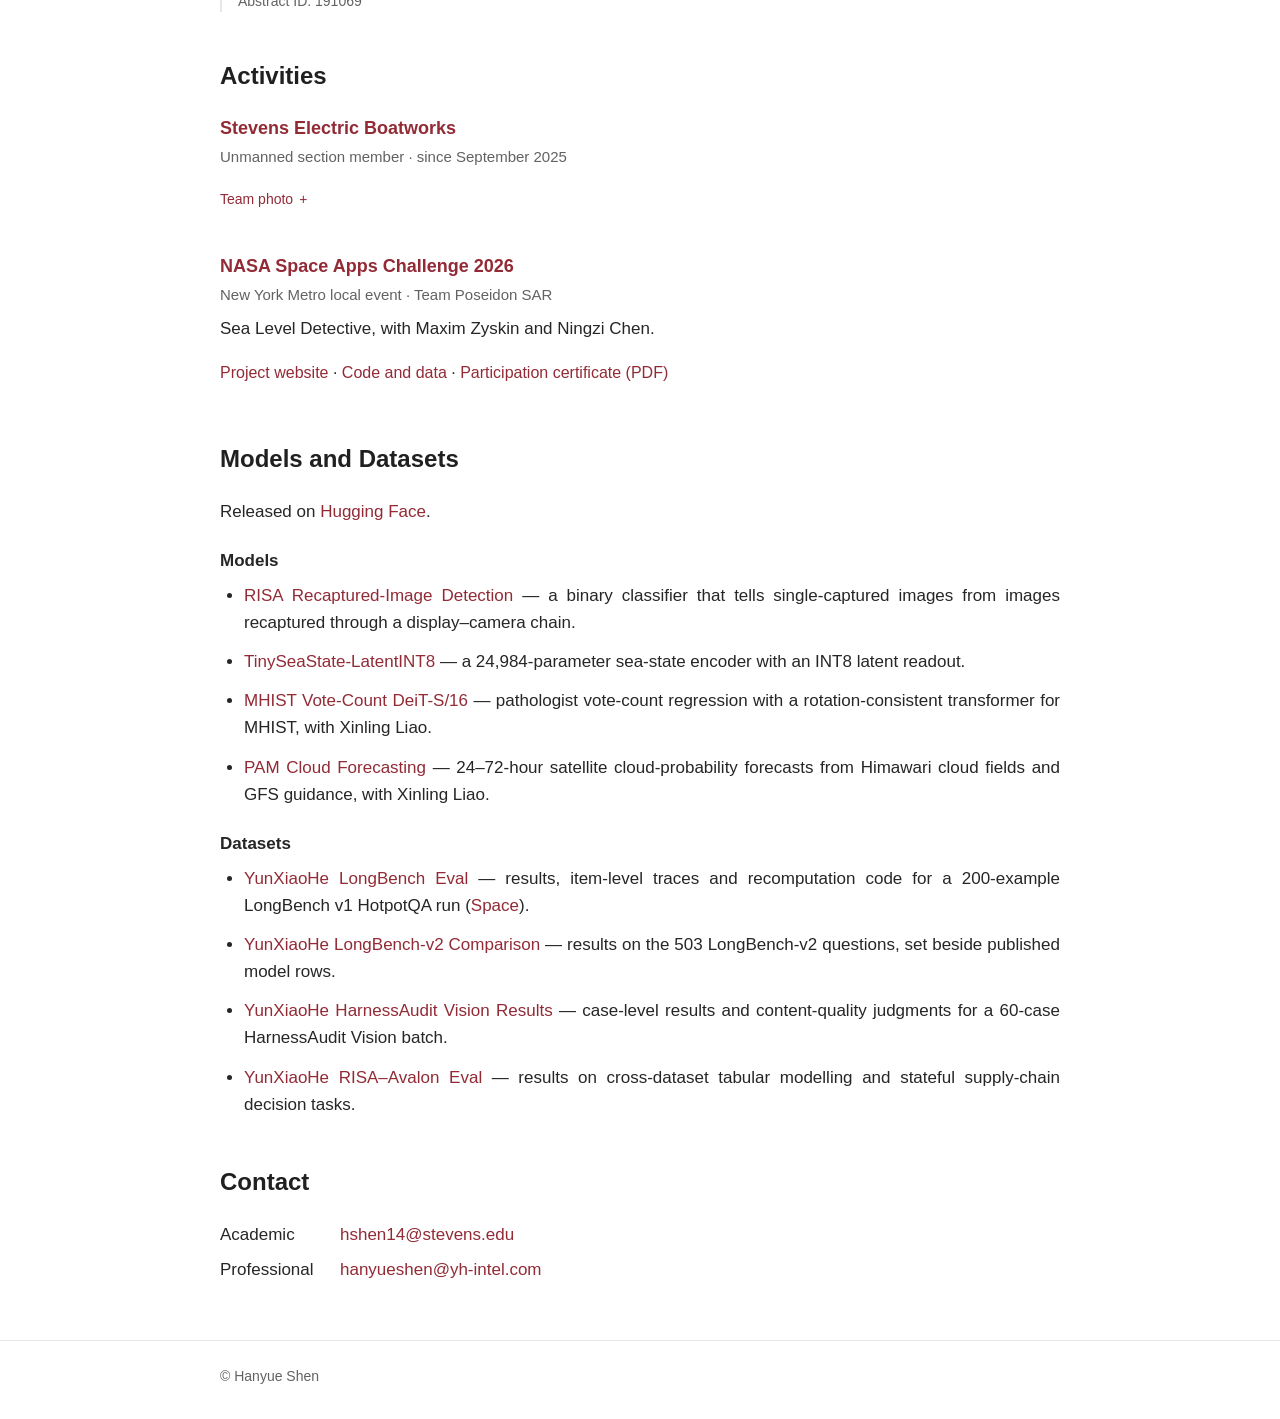
==== commit afc77a20: "Replace Research Software with Hugging Face models and datasets; add Space Apps certificate Co-Autho" ====
--- a/index.html
+++ b/index.html
@@ -6,9 +6,9 @@
   <meta name="color-scheme" content="light">
   <meta name="description" content="Hanyue Shen — Mathematics undergraduate at Stevens Institute of Technology, expecting to graduate in Fall 2027, Pinnacle Scholar, and founder of YH Intelligence Technology, Co., Ltd. Research interests in mathematics, artificial intelligence, and engineering.">
   <title>Hanyue Shen</title>
-  <link rel="stylesheet" href="styles.css?v=20261118-19">
-  <script src="news-data.js?v=20261118-19" defer></script>
-  <script src="news.js?v=20261118-19" defer></script>
+  <link rel="stylesheet" href="styles.css?v=20261118-20">
+  <script src="news-data.js?v=20261118-20" defer></script>
+  <script src="news.js?v=20261118-20" defer></script>
 </head>
 <body>
   <a class="skip-link" href="#main">Skip to content</a>
@@ -18,7 +18,7 @@
       <nav aria-label="Main navigation">
         <a href="#about">About</a>
         <a href="#news">Updates</a>
-        <a href="#software">Software</a>
+        <a href="#models">Models</a>
         <a href="#contact">Contact</a>
       </nav>
     </div>
@@ -77,14 +77,26 @@
         <h3><a href="https://www.spaceappschallenge.org/">NASA Space Apps Challenge 2026</a></h3>
         <p class="work-type">New York Metro local event · Team Poseidon SAR</p>
         <p>Sea Level Detective, with Maxim Zyskin and Ningzi Chen.</p>
-        <p class="resource-links"><a href="https://henry-hanyue-shen.github.io/spaceapps26/">Project website</a> · <a href="https://github.com/Henry-Hanyue-Shen/spaceapps26">Code and data</a></p>
+        <p class="resource-links"><a href="https://henry-hanyue-shen.github.io/spaceapps26/">Project website</a> · <a href="https://github.com/Henry-Hanyue-Shen/spaceapps26">Code and data</a> · <a href="assets/nasa-space-apps-2026-participation.pdf">Participation certificate (PDF)</a></p>
       </article>
     </section>
 
-    <section id="software" aria-labelledby="software-title">
-      <h2 id="software-title">Research Software</h2>
+    <section id="models" aria-labelledby="models-title">
+      <h2 id="models-title">Models and Datasets</h2>
+      <p>Released on <a href="https://huggingface.co/HanyueShen">Hugging Face</a>.</p>
+      <h3>Models</h3>
       <ul class="software-list">
-        <li><a href="https://github.com/Henry-Hanyue-Shen/idea-triage-gate">Idea Triage Gate</a> — tools for assessing research ideas and their suitability for target venues.</li>
+        <li><a href="https://huggingface.co/HanyueShen/risa-recaptured-image-detection">RISA Recaptured-Image Detection</a> — a binary classifier that tells single-captured images from images recaptured through a display–camera chain.</li>
+        <li><a href="https://huggingface.co/HanyueShen/tiny-seastate-latent-int8">TinySeaState-LatentINT8</a> — a 24,984-parameter sea-state encoder with an INT8 latent readout.</li>
+        <li><a href="https://huggingface.co/HanyueShen/mhist-vote-count-deit-s16">MHIST Vote-Count DeiT-S/16</a> — pathologist vote-count regression with a rotation-consistent transformer for MHIST, with Xinling Liao.</li>
+        <li><a href="https://huggingface.co/HanyueShen/PAM-Cloud-Forecasting">PAM Cloud Forecasting</a> — 24–72-hour satellite cloud-probability forecasts from Himawari cloud fields and GFS guidance, with Xinling Liao.</li>
+      </ul>
+      <h3>Datasets</h3>
+      <ul class="software-list">
+        <li><a href="https://huggingface.co/datasets/HanyueShen/YunXiaoHe-LongBench-Eval">YunXiaoHe LongBench Eval</a> — results, item-level traces and recomputation code for a 200-example LongBench v1 HotpotQA run (<a href="https://huggingface.co/spaces/HanyueShen/YunXiaoHe-LongBench-Eval">Space</a>).</li>
+        <li><a href="https://huggingface.co/datasets/HanyueShen/YunXiaoHe-LongBench-v2-Comparison">YunXiaoHe LongBench-v2 Comparison</a> — results on the 503 LongBench-v2 questions, set beside published model rows.</li>
+        <li><a href="https://huggingface.co/datasets/HanyueShen/YunXiaoHe-HarnessAudit-Vision-Results">YunXiaoHe HarnessAudit Vision Results</a> — case-level results and content-quality judgments for a 60-case HarnessAudit Vision batch.</li>
+        <li><a href="https://huggingface.co/datasets/HanyueShen/YunXiaoHe-RISA-Avalon-Eval">YunXiaoHe RISA–Avalon Eval</a> — results on cross-dataset tabular modelling and stateful supply-chain decision tasks.</li>
       </ul>
     </section>
 
--- a/styles.css
+++ b/styles.css
@@ -172,6 +172,7 @@
 .resource-links { font-size: 16px; }
 .resource-links a { display: inline-flex; align-items: center; min-height: 44px; }
 .software-list li + li { margin-top: 12px; }
+#models h3 { margin: 24px 0 8px; font-size: 17px; }
 .contact-list { margin: 0; }
 .contact-list > div { display: flex; gap: 16px; margin: 0 0 8px; }
 .contact-list dt { flex: 0 0 104px; }
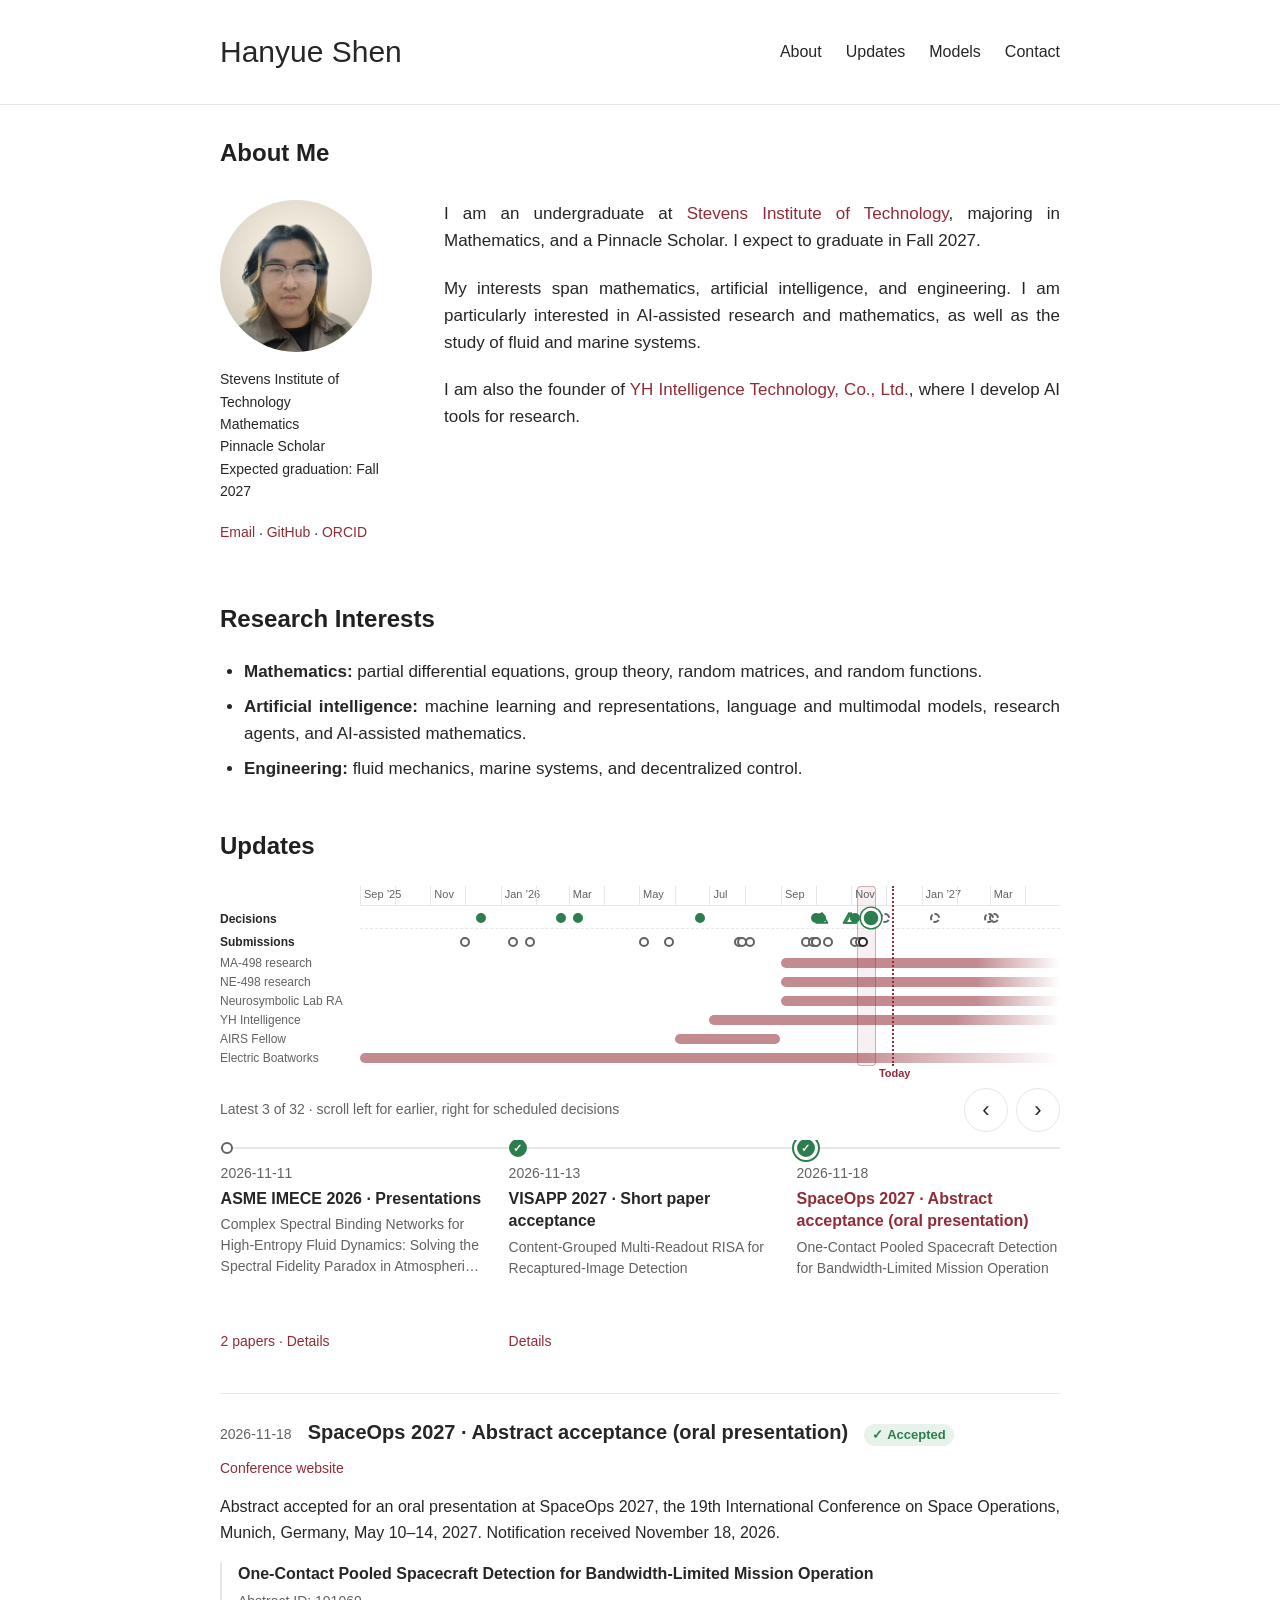
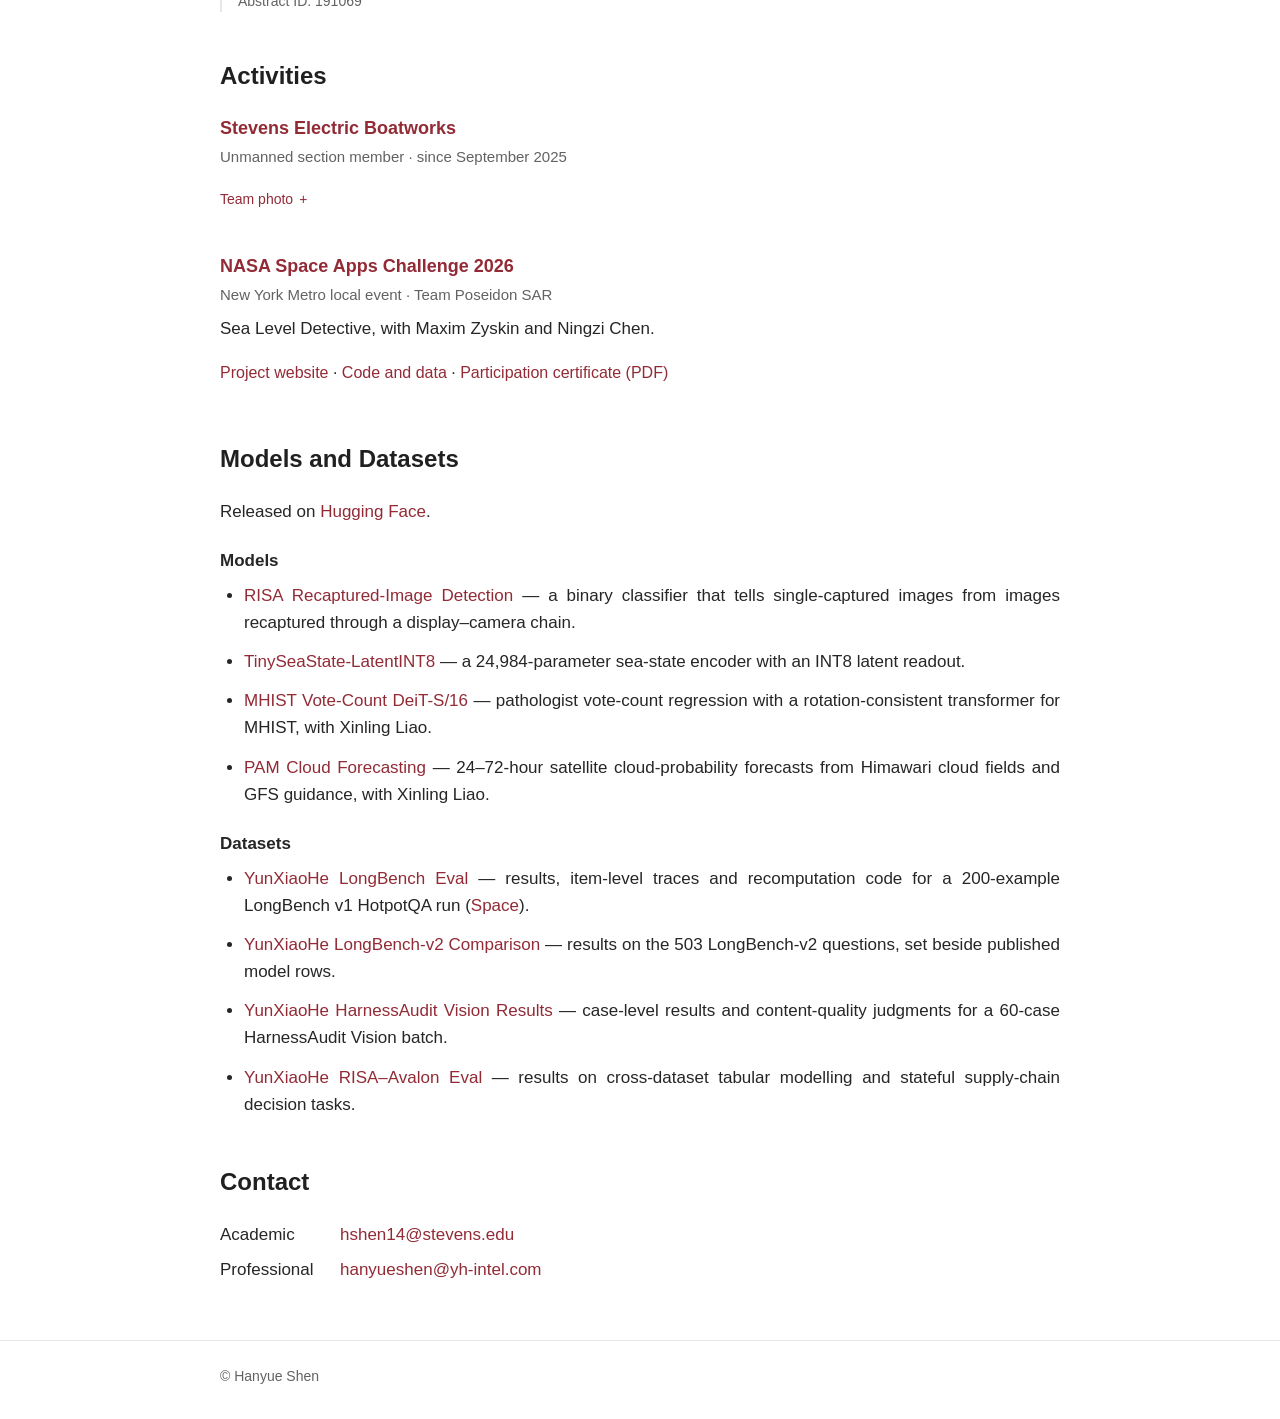
==== commit 36fd3e74: "Add ECC 2027 submission and scheduled notification Co-Authored-By: Claude Opus 5.5 <noreply@anthropi" ====
--- a/index.html
+++ b/index.html
@@ -6,9 +6,9 @@
   <meta name="color-scheme" content="light">
   <meta name="description" content="Hanyue Shen — Mathematics undergraduate at Stevens Institute of Technology, expecting to graduate in Fall 2027, Pinnacle Scholar, and founder of YH Intelligence Technology, Co., Ltd. Research interests in mathematics, artificial intelligence, and engineering.">
   <title>Hanyue Shen</title>
-  <link rel="stylesheet" href="styles.css?v=20261118-20">
-  <script src="news-data.js?v=20261118-20" defer></script>
-  <script src="news.js?v=20261118-20" defer></script>
+  <link rel="stylesheet" href="styles.css?v=20261119-22">
+  <script src="news-data.js?v=20261119-22" defer></script>
+  <script src="news.js?v=20261119-22" defer></script>
 </head>
 <body>
   <a class="skip-link" href="#main">Skip to content</a>
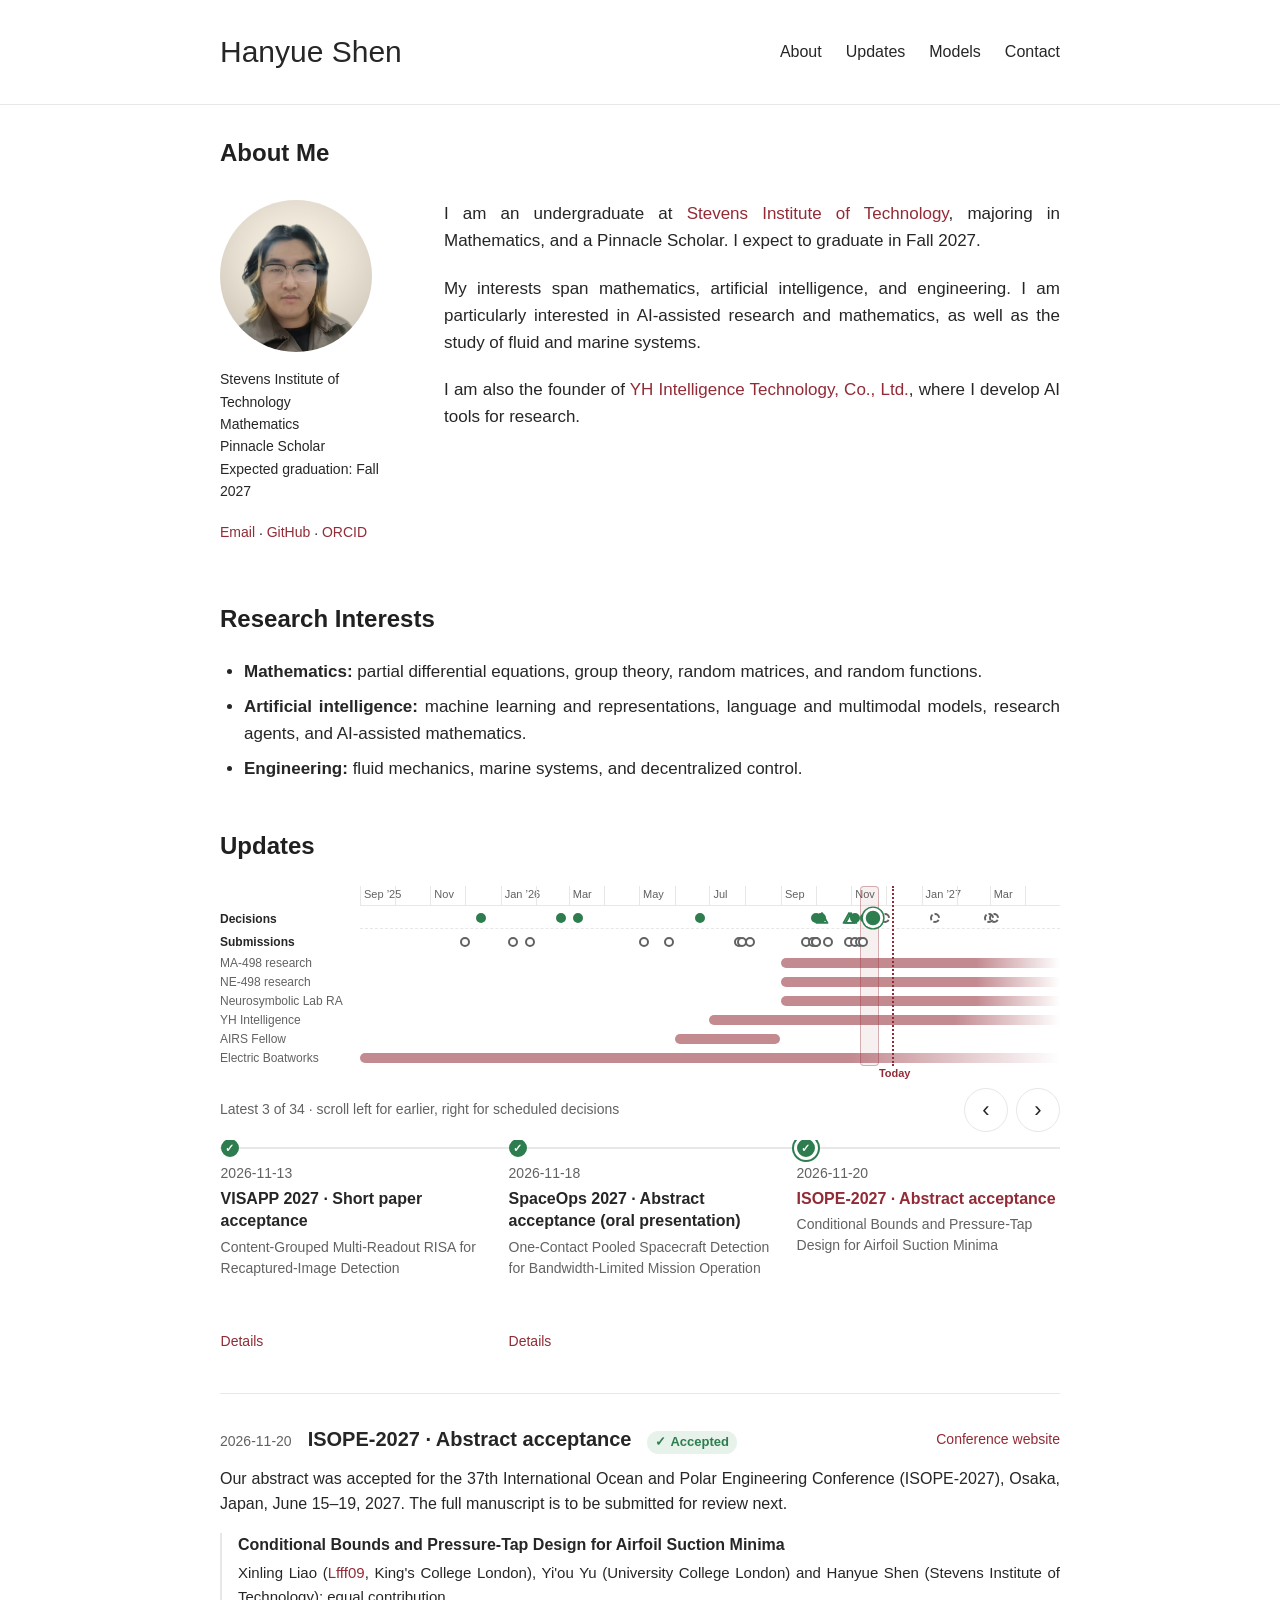
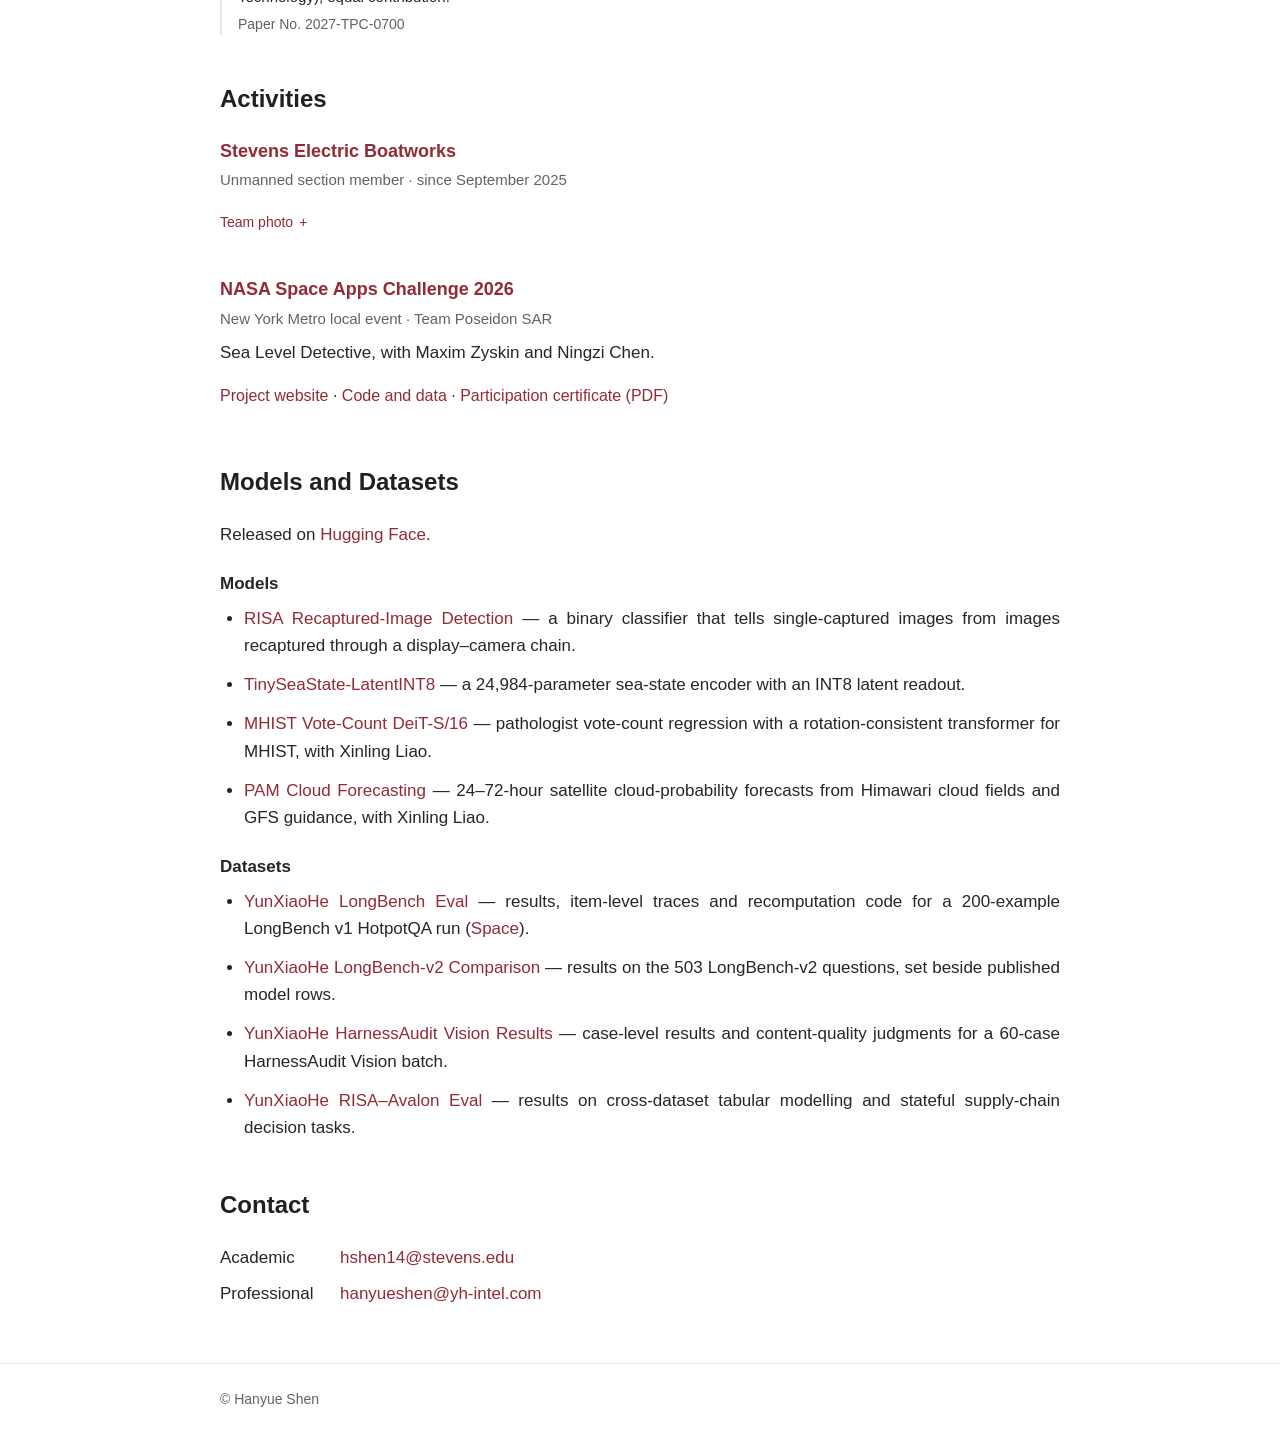
==== commit 4e7452a6: "Add ISOPE-2027 abstract submission and acceptance Co-Authored-By: Claude Opus 5.5 <noreply@anthropic" ====
--- a/index.html
+++ b/index.html
@@ -6,9 +6,9 @@
   <meta name="color-scheme" content="light">
   <meta name="description" content="Hanyue Shen — Mathematics undergraduate at Stevens Institute of Technology, expecting to graduate in Fall 2027, Pinnacle Scholar, and founder of YH Intelligence Technology, Co., Ltd. Research interests in mathematics, artificial intelligence, and engineering.">
   <title>Hanyue Shen</title>
-  <link rel="stylesheet" href="styles.css?v=20261119-22">
-  <script src="news-data.js?v=20261119-22" defer></script>
-  <script src="news.js?v=20261119-22" defer></script>
+  <link rel="stylesheet" href="styles.css?v=20261121-23">
+  <script src="news-data.js?v=20261121-23" defer></script>
+  <script src="news.js?v=20261121-23" defer></script>
 </head>
 <body>
   <a class="skip-link" href="#main">Skip to content</a>
